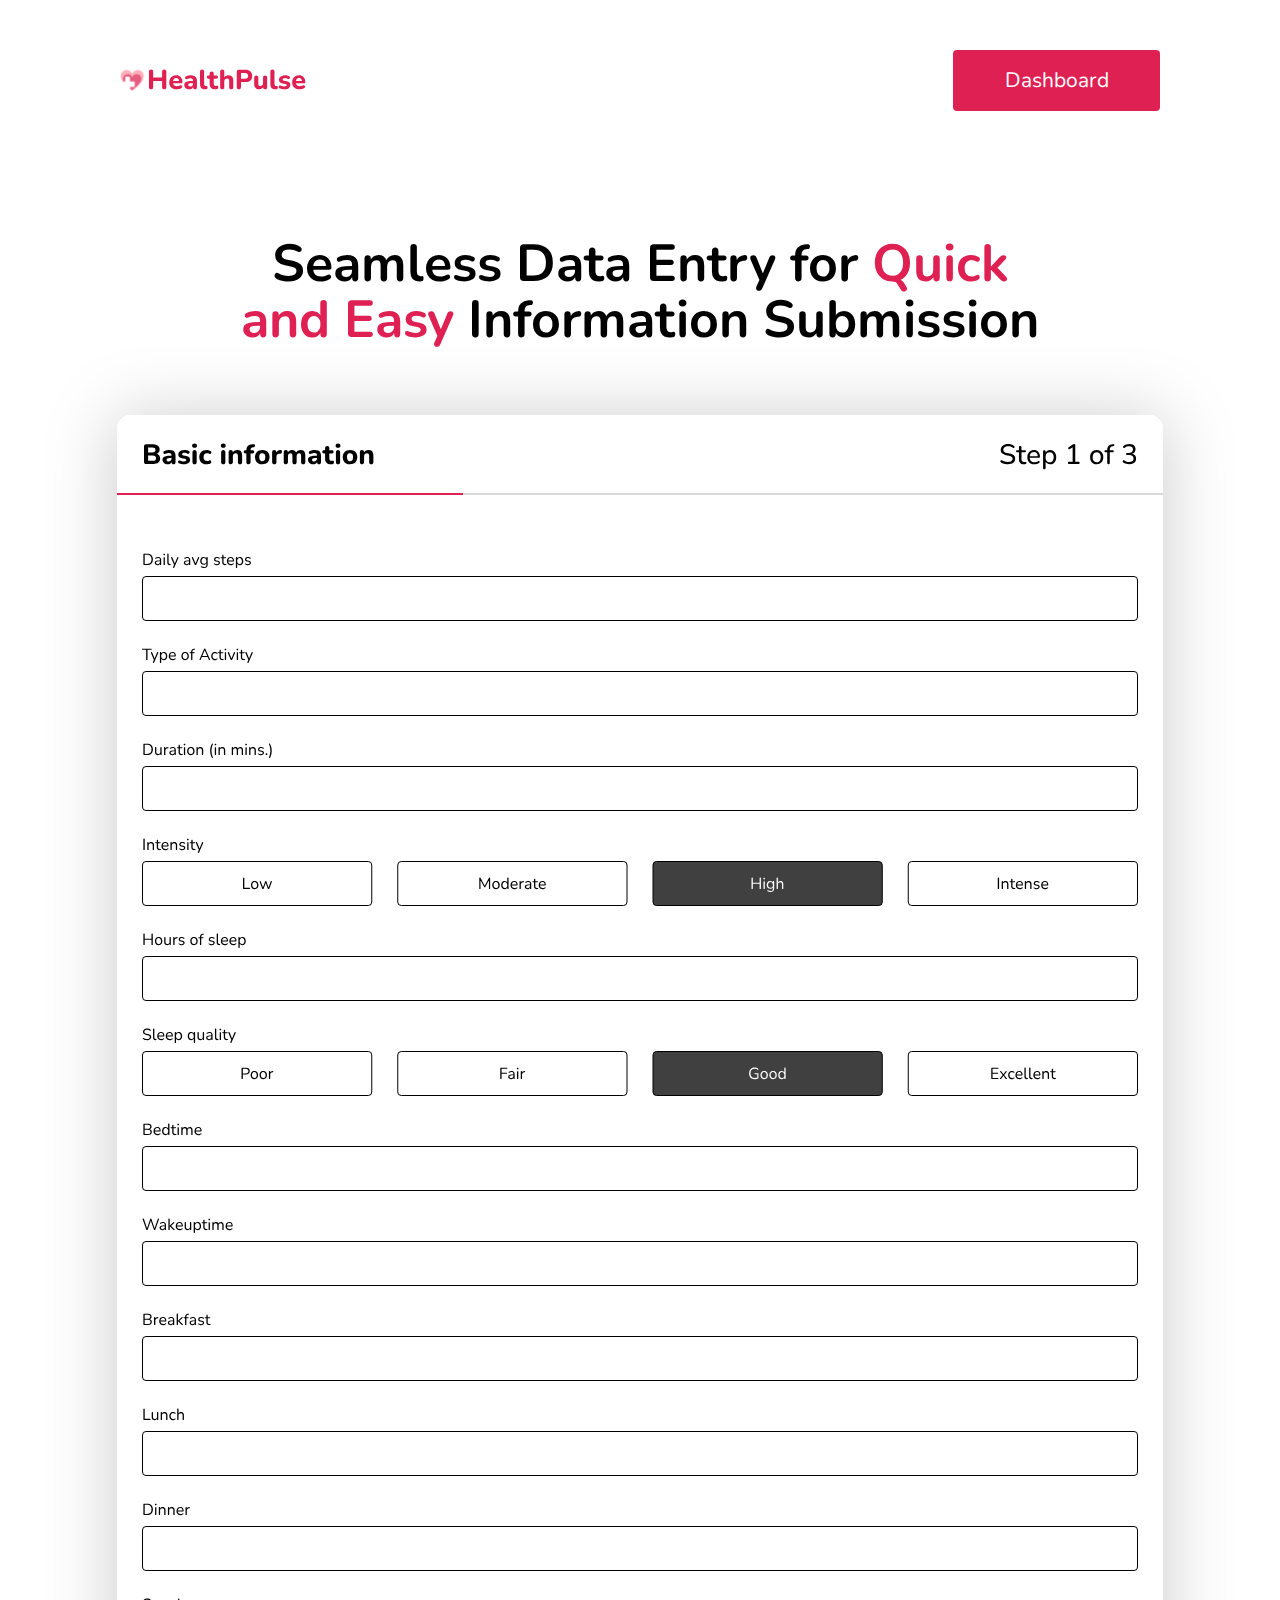
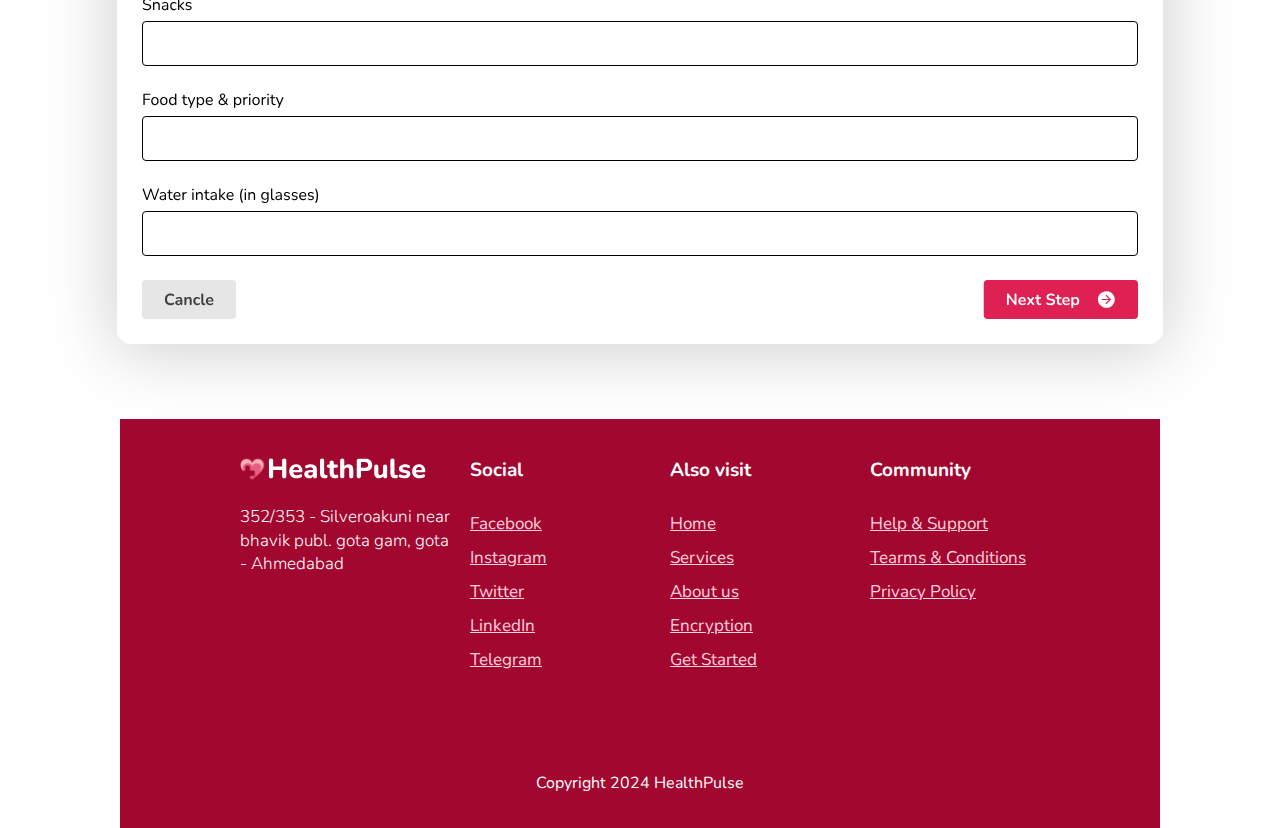
==== data.html @ 540ba2d8 "awdp assignment" ====
<!DOCTYPE html>
<html lang="en">
<head>
    <meta charset="UTF-8">
    <meta name="viewport" content="width=device-width, initial-scale=1.0">
    <title>HealthPulse - Enter data</title>
    <link rel="stylesheet" href="css/reset.css">
    <link rel="stylesheet" href="css/utility.css">
    <link rel="stylesheet" href="css/styles.css">
    <link rel="stylesheet" href="css/component.css">
    <link rel="stylesheet" href="css/form.css">
    <link rel="stylesheet" href="css/data.css">
</head>
<body>
    <nav class="nav m-120">
        <div class="nav__logo">
            <img src="asset/logo1.svg" alt="HealthPulse">
        </div>
        <div class="nav__CTA">
            <a href="dashboard.html">
                <button class="root__btn-primary">Dashboard</button>
            </a>                
        </div>
    </nav>

    <div class="body__wrapper m-120">
        <h1 class="hero__heading">Seamless Data Entry for <span class="c-pr">Quick and Easy</span> Information Submission</h1>
    </div>
    <a href="data2.html">
        <img src="asset/f1.svg" class="formmm">
    </a>

    <footer class="footer m-120">
        <div class="footer__top">
            <div class="footer__address">
                <div class="footer__address__logo">
                    <img src="asset/footer_logo1.svg" alt="HealthPulse">
                </div>
                <div class="footer__address__details">352/353 - Silveroakuni
                    near bhavik publ. gota gam,
                    gota - Ahmedabad</div>
            </div>
            <div class="footer__link">
                <div class="footer__link__col">
                    <div class="footer__link__col__heading">Social</div>
                    <div class="footer__link__col__data">
                        Facebook
Instagram
Twitter
LinkedIn
Telegram
                    </div>
                </div>
                <div class="footer__link__col">
                    <div class="footer__link__col__heading">Also visit</div>
                    <div class="footer__link__col__data">
                        Home
Services
About us
Encryption
Get Started
                    </div>
                </div>
                <div class="footer__link__col">
                    <div class="footer__link__col__heading">Community</div>
                    <div class="footer__link__col__data footer__link__col__data-community">
                        
Help & Support
Tearms & Conditions
Privacy Policy
                    </div>
                </div>
            </div>
        </div>
        <div class="footer__bottom">Copyright 2024 HealthPulse</div>
    </footer>
</body>
</html>
---- css/utility.css ----
:root{
    --color-primary: #DF2053;
    --color-secondary: #286FB4;
    --color-white:#fff;
}
.m-120{
    margin: auto 120px;
}
.c-pr{
    color: var(--color-primary);
}
---- css/styles.css ----
@import url('https://fonts.googleapis.com/css2?family=Baloo+Bhai+2&family=Kanit:wght@800&family=Karla:wght@300&family=Nunito:ital,wght@0,200..1000;1,200..1000&family=Sintony&family=Sora:wght@400;500&family=Spectral&display=swap');
@import url('https://fonts.googleapis.com/css2?family=Stint+Ultra+Condensed&display=swap');

*{
    font-family: nunito;
}
.body__wrapper{
    max-width: 1440px;
    margin: auto;
}

.nav{
    margin-top: 50px;
    display: flex;
    align-items: center;
    justify-content: space-between;
}

.hero{
    display: flex;
    margin-top: 117px;
}
.hero__left{
    display: flex;
    flex-direction: column;
    gap: 18px;
}
.hero__heading , .hero__subheading{
    font-size: 58px;
    font-weight: bold;
    max-width: 640px;
    line-height: 108%;
}
.hero__subheading{
    font-size: 20px;
    color:#272727;
    font-weight:normal;
}

.explore{
    margin-top: 160px;
}
.explore__heading{
    font-size: 52px;
}
.explore__body{
    display: flex;
    gap: 18px;
    margin-top: 75px;
    justify-content: center;
}
.explore__cards{
    background-color: #f2f2f7;
    padding: 28px;
    text-align: center;
}
.explore__cards{
    display: flex;
    flex-direction: column;
    align-items: center;
    border-radius: 12px;
    
}
.explore__cards__text{
    max-width: 200px;
}
.explore__cards__icon{
    margin-bottom: 22px;
}
.explore__cards-active{
    color: var(--color-white);
    background-color: var(--color-secondary);
}

.feature{
    margin-top: 235px;
    display: flex;
    gap: 53px;
    align-items: center;
}
.feature__heading{
    font-size: 47px;
    line-height: 119%;
    margin-bottom: 42px;
}
.feature__body{
    display: flex;
    flex-direction: column;
    gap: 38px;
}
.feature__title{
    display: flex;
    align-items: center;
    gap: 9px;
    font-weight: bold;
    font-size: 22px;
    margin-bottom: 15px;
}
.feature__description{
    color: #272727;
    font-size: 18px;
}

.steps{
    margin-top: 245px;
    display: flex;
    flex-direction: column;
    gap: 102px;
    align-items: center;
}
.steps__heading{
    font-size: 47px;
}

.testimonial{
    margin-top: 250px;
    margin-bottom: 270px;
    display: flex;
    flex-direction: column;
    align-items: center;
    text-align: center;
}
.testimonial__heading{
    font-size: 47px;
    line-height: 119%;
    font-weight: bold;
    margin-bottom: 82px;
}
.testimonial__review{
    display: flex;
    flex-direction: column;
    align-items: center;
    margin-bottom: 62px;
}
.testimonial__review , .testimonial__CTA__text{
    font-size: 23px;
    font-weight: normal;
    line-height: 140%;
    max-width: 540px;
}
.testimonial__review > span{
    font-family: "Stint Ultra Condensed";
    font-size: 193px;
}
.testimonial__CTA{
    display: flex;
    gap: 24px;
    align-items: center;
}
.testimonial__review > p{
    margin-bottom: 23px;
}
.testimonial__review> :nth-child(2){
    display: flex;
    align-items: center;
    font-size: 16px;
}
.testimonial__review> :nth-child(2) > :nth-child(2){
    display: flex;
    flex-direction: column;
    align-items: center;

}
.testimonial__review> :nth-child(2) > :nth-child(2) > *{
    margin:  -5px 0;

}
.testimonial__review> :nth-child(2) > :nth-child(2) > :first-of-type{
    font-weight: bold;

}
.testimonial__review__icon{
    margin-right: 8px;
}




/* footer */

.footer{
    display: flex;
    align-items: center;
    flex-direction: column;
    background-color:#A20730;
    color: white;
}
.footer__top{
    width:100%;
    margin-bottom: 94px;
    padding: 0 120px;
    display: flex;
    justify-content: space-between;
}
.footer__address__logo{
    margin-top: 32px;
}
.footer__address__details{
    max-width: 212px;
    font-size: 17px;
    line-height: 140%;
    font-weight: 300;
    margin-top: 17px;
    
}
.footer__link{
    display: flex;
    margin-top: 37px;
    gap: 100px;
}
.footer__link__col__heading{
    font-size: 19px;
    margin-bottom: 23px;
    font-weight: bold;
}
.footer__link__col__data{
    font-size: 17px;
    color: #ffd1dd;
    text-decoration: underline;
    line-height: 200%;
    max-width: 100px;
}
.footer__link__col__data-community{
    max-width: 170px;
}
.footer__bottom{
    margin-bottom: 33px;
}
---- css/component.css ----
.root__btn-primary{
    font-size: 21px;
    padding: 14.5px 51.5px;
    background-color: var(--color-primary);
    color: var(--color-white);
    border: none;
    border-radius: 4px;
}
.root__btn-primary:hover,root__btn-primary:focus{
    cursor: pointer;
    background-color: #96062c;
    transition: all ease .3s;
}
---- css/data.css ----
.hero__heading{
    font-size: 52px;
    line-height:108%;
    text-align: center;
    margin: auto;
    max-width: 804px;
    margin-top: 125px;
}
.formmm{
    margin: auto;
}
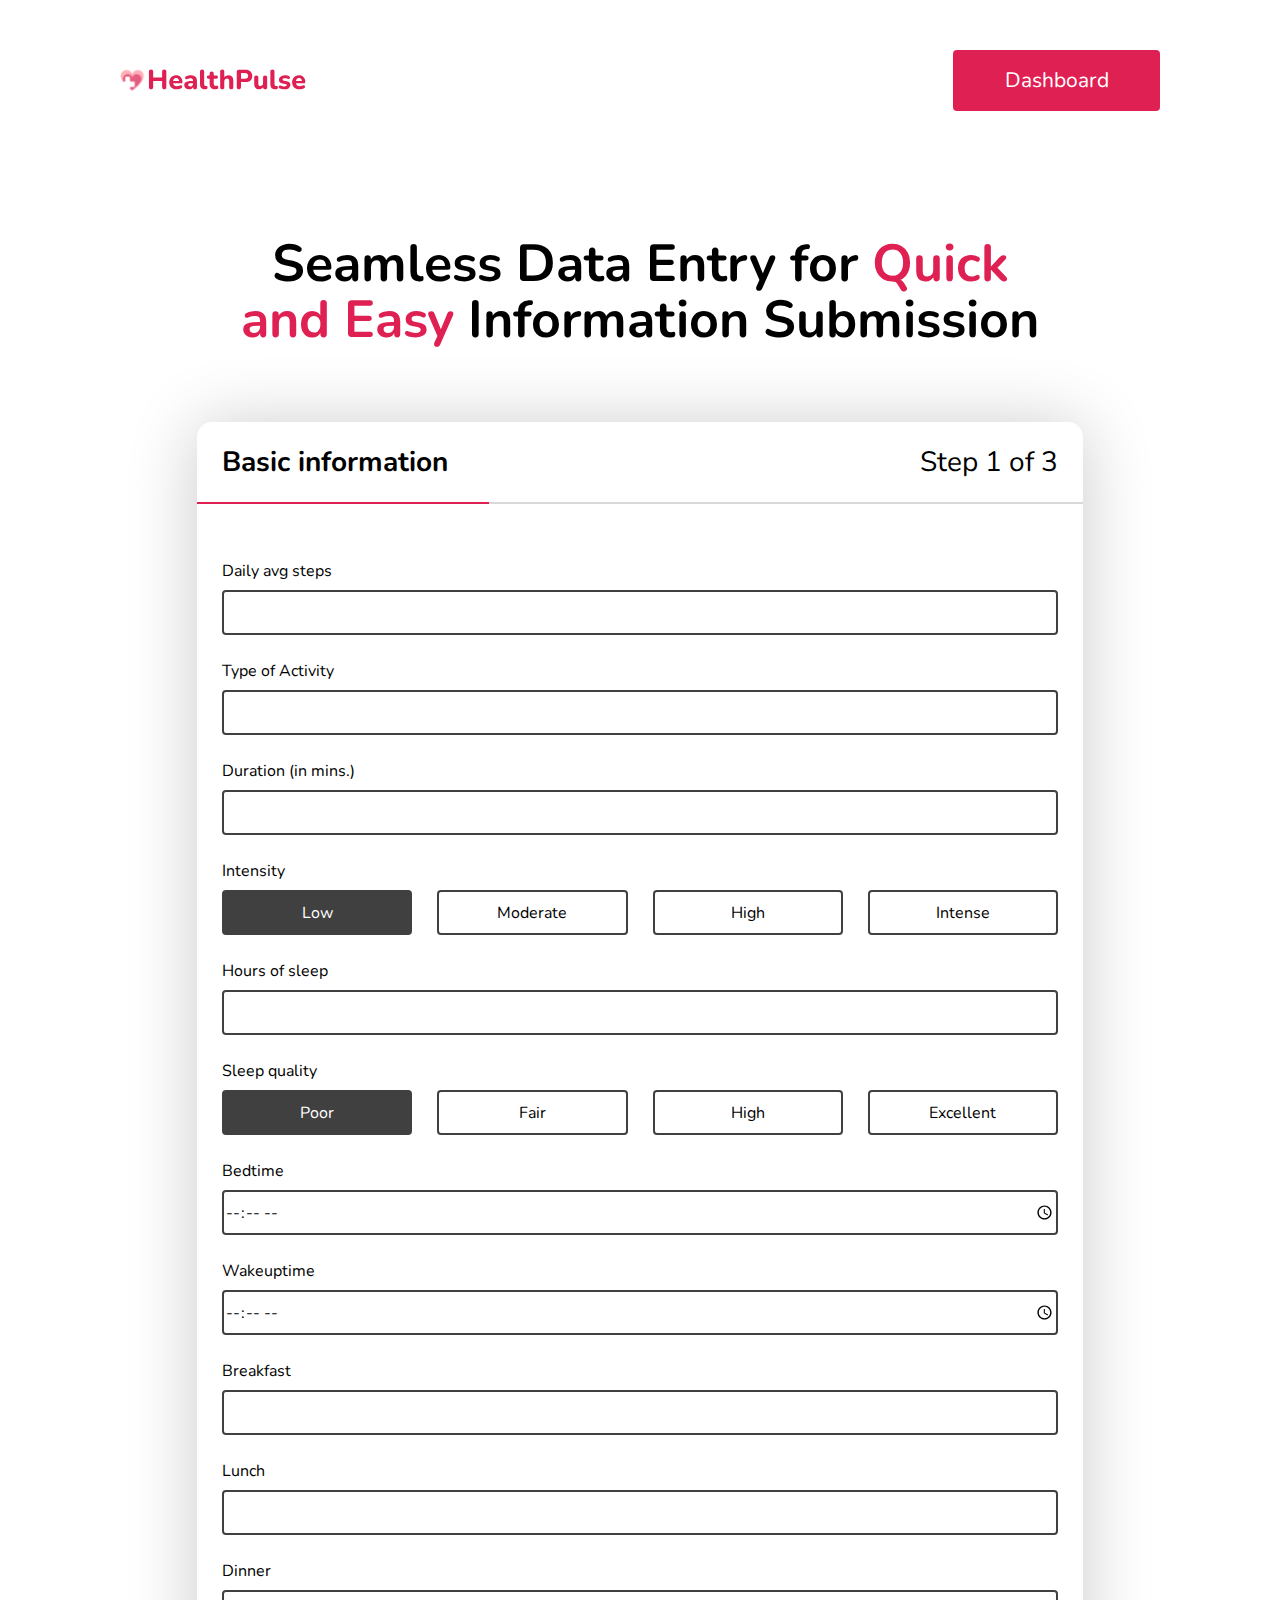
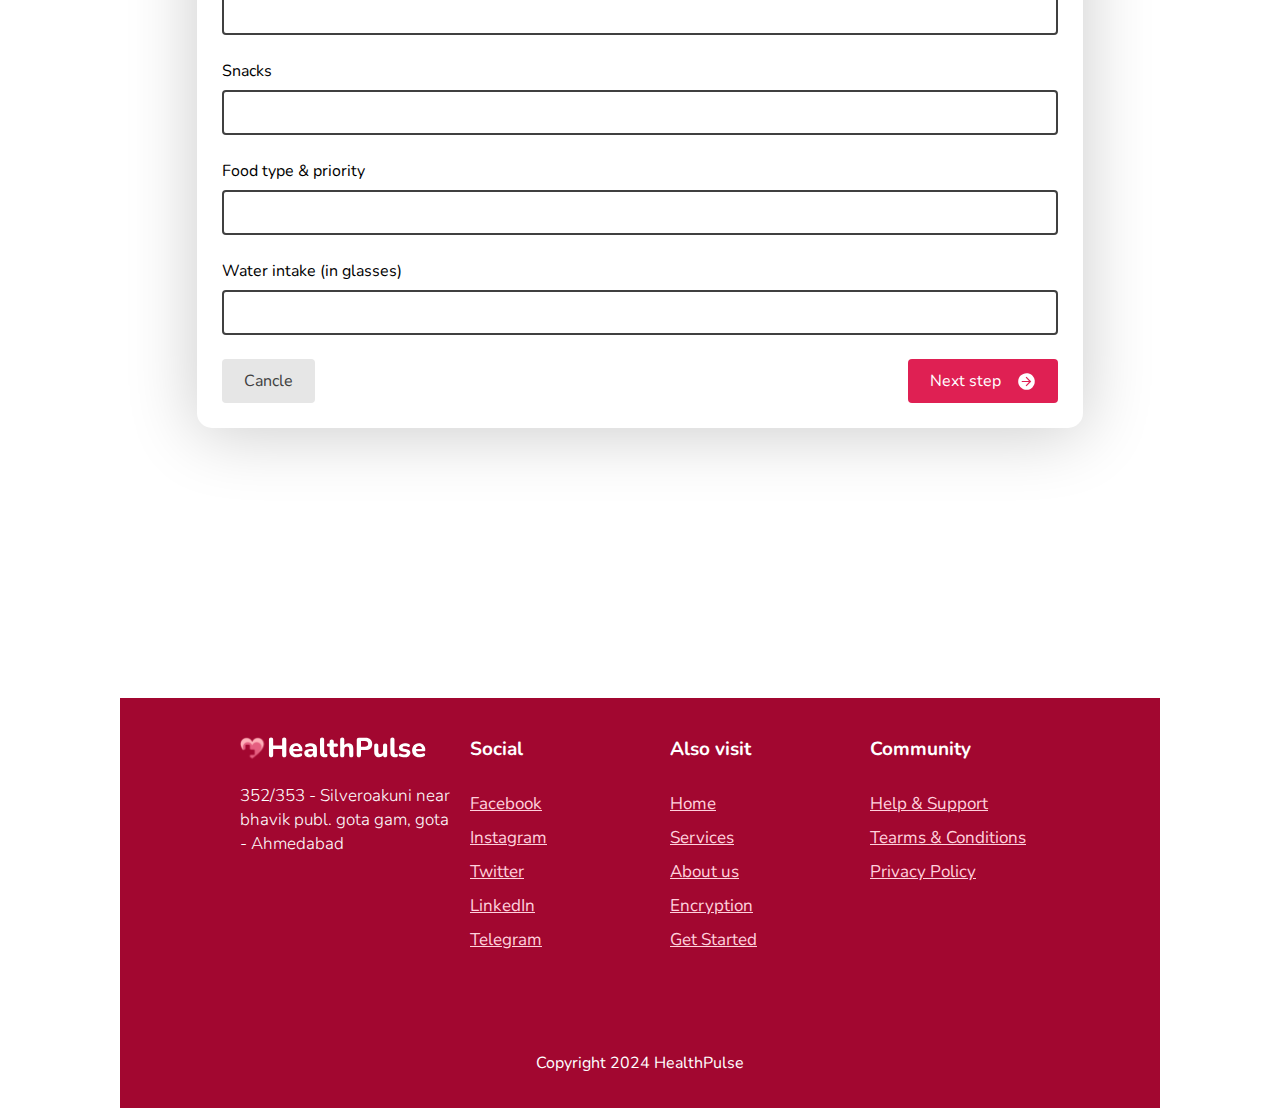
==== commit 73bd1d21: "AWDP" ====
--- a/data.html
+++ b/data.html
@@ -7,9 +7,9 @@
     <link rel="stylesheet" href="css/reset.css">
     <link rel="stylesheet" href="css/utility.css">
     <link rel="stylesheet" href="css/styles.css">
-    <link rel="stylesheet" href="css/component.css">
     <link rel="stylesheet" href="css/form.css">
     <link rel="stylesheet" href="css/data.css">
+    <link rel="stylesheet" href="css/component.css">
 </head>
 <body>
     <nav class="nav m-120">
@@ -23,12 +23,136 @@
         </div>
     </nav>
 
-    <div class="body__wrapper m-120">
+    <div class="m-120">
         <h1 class="hero__heading">Seamless Data Entry for <span class="c-pr">Quick and Easy</span> Information Submission</h1>
+
+        <div class="dataform m-77">
+            <div class="dataform__heading--page1">
+
+                <div class="dataform__heading">
+                    <div class="dataform__heading__title">Basic information</div>
+                    <div class="dataform__heading__stepcount">Step 1 of 3</div>
+                </div>
+            </div>
+            <div class="dataform__body">
+                <form action="data2.html" class="dataform__form">
+                    <div class="dataform__input">
+                        <label for="dataform__label-DailyAvgSteps">Daily avg steps</label>
+                        <input type="text" name="dataform__label-DailyAvgSteps" id="dataform__label-DailyAvgSteps">
+                    </div>
+                    <div class="dataform__input">
+                        <label for="dataform__label-TypeofActivity">Type of Activity</label>
+                        <input type="text" name="dataform__label-TypeofActivity" id="dataform__label-TypeofActivity">
+                    </div>
+                    <div class="dataform__input">
+                        <label for="dataform__label-DurationInMins">Duration (in mins.)</label>
+                        <input type="number" name="dataform__label-DurationInMins" id="dataform__label-DurationInMins">
+                    </div>
+                    <!-- radio starts -->
+                    <div class="dataform__input">
+                        <p>Intensity</p>
+                        <div class="dataform__input-radio">
+                            <label>
+                                <input type="radio" name="dataform__label-Intensity" checked><span class="dataform__input__radio-label">Low</span>
+                            </label>
+                            <label>
+                                <input type="radio" name="dataform__label-Intensity"><span class="dataform__input__radio-label">Moderate</span>
+                            </label>
+                            <label>
+                                <input type="radio" name="dataform__label-Intensity"><span class="dataform__input__radio-label">High</span>
+                            </label>
+                            <label>
+                                <input type="radio" name="dataform__label-Intensity"><span class="dataform__input__radio-label">Intense</span>
+                            </label>
+                        </div>
+                    </div>
+                    <!-- radio ends -->
+
+                    <div class="dataform__input">
+                        <label for="dataform__label-HoursOfSleep">Hours of sleep</label>
+                        <input type="number" name="dataform__label-HoursOfSleep" id="dataform__label-HoursOfSleep">
+                    </div>
+
+                    <!-- radio starts -->
+                    <div class="dataform__input">
+                        <p>Sleep quality</p>
+                        <div class="dataform__input-radio">
+                            <label>
+                                <input type="radio" name="dataform__label-SleepQuality" checked><span class="dataform__input__radio-label">Poor</span>
+                            </label>
+                            <label>
+                                <input type="radio" name="dataform__label-SleepQuality"><span class="dataform__input__radio-label">Fair</span>
+                            </label>
+                            <label>
+                                <input type="radio" name="dataform__label-SleepQuality"><span class="dataform__input__radio-label">High</span>
+                            </label>
+                            <label>
+                                <input type="radio" name="dataform__label-SleepQuality"><span class="dataform__input__radio-label">Excellent</span>
+                            </label>
+                        </div>
+                    </div>
+                    <!-- radio ends -->
+
+                    <div class="dataform__input">
+                        <label for="dataform__label-Bedtime">Bedtime</label>
+                        <input type="time" name="dataform__label-Bedtime" id="dataform__label-Bedtime">
+                    </div>
+
+                    <div class="dataform__input">
+                        <label for="dataform__label-Wakeuptime">Wakeuptime</label>
+                        <input type="time" name="dataform__label-Wakeuptime" id="dataform__label-Wakeuptime">
+                    </div>
+
+                    <div class="dataform__input">
+                        <label for="dataform__label-Breakfast">Breakfast</label>
+                        <input type="text" name="dataform__label-Breakfast" id="dataform__label-Breakfast">
+                    </div>
+                    <div class="dataform__input">
+                        <label for="dataform__label-Lunch">Lunch</label>
+                        <input type="text" name="dataform__label-Lunch" id="dataform__label-Lunch">
+                    </div>
+                    <div class="dataform__input">
+                        <label for="dataform__label-Dinner">Dinner</label>
+                        <input type="text" name="dataform__label-Dinner" id="dataform__label-Dinner">
+                    </div>
+                    <div class="dataform__input">
+                        <label for="dataform__label-Snacks">Snacks</label>
+                        <input type="text" name="dataform__label-Snacks" id="dataform__label-Snacks">
+                    </div>
+                    <div class="dataform__input">
+                        <label for="dataform__label-FoodTypeAndPriority">Food type & priority</label>
+                        <input type="text" name="dataform__label-FoodTypeAndPriority" id="dataform__label-FoodTypeAndPriority">
+                    </div>
+
+                    <div class="dataform__input">
+                        <label for="dataform__label-WaterIntakeInGlasses">Water intake (in glasses)</label>
+                        <input type="number" name="dataform__label-WaterIntakeInGlasses" id="dataform__label-WaterIntakeInGlasses">
+                    </div>
+                    
+                    <div class="dataform__buttons">
+                        <div class="dataform__buttons__cancle">
+                            <button type="reset" class="root__btn-cancle">Cancle</button>
+                        </div>
+                        <div class="dataform__buttons__progress">
+                            <!-- <div class="dataform__buttons__prev"></div> -->
+                            <div class="dataform__buttons__next">
+                                <button type="submit" class="root__btn-secondary">
+                                    <span>Next step</span>
+                                    <img src="asset/arrow_right.svg" alt="">
+                                </button>
+                            </div>
+                            <!-- <div class="dataform__buttons__submit"></div> -->
+                        </div>
+                    </div>
+                </form>
+            </div>
+        </div>
     </div>
-    <a href="data2.html">
-        <img src="asset/f1.svg" class="formmm">
-    </a>
+
+
+
+
+
 
     <footer class="footer m-120">
         <div class="footer__top">
--- a/css/utility.css
+++ b/css/utility.css
@@ -6,6 +6,9 @@
 .m-120{
     margin: auto 120px;
 }
+.m-77{
+    margin: auto 77px;
+}
 .c-pr{
     color: var(--color-primary);
 }--- a/css/data.css
+++ b/css/data.css
@@ -5,7 +5,141 @@
     margin: auto;
     max-width: 804px;
     margin-top: 125px;
+    margin-bottom: 74px;
 }
+
 .formmm{
     margin: auto;
+}
+
+.dataform{
+    display: flex;
+    flex-direction: column;
+    /* outline: 1px solid red; */
+    box-shadow: 0px 4px 69px 2px rgb(0 0 0 / 20%);
+    border-radius: 15px;
+    margin-bottom: 270px;
+}
+
+.dataform__heading{
+    line-height: 108%;
+    font-size: 28px;
+    font-weight: bolder;
+    display: flex;
+    justify-content: space-between;
+    padding: 25px;
+    border-bottom: 2px solid #d9d9d9;
+}
+.dataform__heading--page1:after {
+    content: ""; 
+    display: block;
+    width: 33%;
+    margin-top: -2px;
+    border-bottom: 2px solid #df2053;/
+}
+.dataform__heading--page2:after {
+    content: ""; 
+    display: block;
+    width: 66%;
+    margin-top: -2px;
+    border-bottom: 2px solid #df2053;/
+}
+.dataform__heading--page3:after {
+    content: ""; 
+    display: block;
+    width: 100%;
+    margin-top: -2px;
+    border-bottom: 2px solid #df2053;/
+}
+.dataform__heading__stepcount{
+    font-weight: normal;
+}
+
+.dataform__body{
+    padding: 55px 25px 25px;
+    font-size: 16px;
+}
+
+.dataform__form{
+    display: flex;
+    flex-direction: column;
+    gap: 24px;    
+}
+
+.dataform__input{
+    display: flex;
+    flex-direction: column;
+    gap: 7px;
+    cursor: pointer;
+}
+.dataform__input-radio label{
+    display: flex;
+    justify-content: center;
+    align-items: center;
+    width: 252px;
+    height: 45px;
+    border: 2px solid #404040;
+    border-radius: 4px;
+
+}
+.dataform__input-radio{
+    display: flex;
+    flex-direction: row;
+    gap: 25px;
+}
+.dataform__input > input[type="text"],.dataform__input > input[type="number"],.dataform__input > input[type="radio"],.dataform__input > input[type="time"],.dataform__input > textarea{
+    min-height: 45px;
+    border: 2px solid #404040;
+    border-radius: 4px;
+}
+
+
+input[type="radio"]{
+    /* display: none; */
+    opacity: 0;
+    position: fixed;
+    width: 0;
+}
+
+.dataform__input__radio-label{
+    width: 100%;
+    text-align: center;
+    height: 100%;
+    display: flex;
+    justify-content: center;
+    align-items: center;
+}
+
+input:checked + .dataform__input__radio-label {
+    background-color: #404040;
+    color: white;
+    /* display: inline-block; */
+    /* border: 2px solid rebeccapurple; */
+}
+
+
+.dataform__buttons{
+    display: flex;
+    justify-content: space-between;
+}
+.dataform__termsofuse{
+    padding-top: 15px;
+    display: flex;
+    flex-direction: column;
+    gap: 16px;
+}
+.dataform__termsofuse__title{
+    font-size: 19px;
+    font-weight: bolder;
+    text-transform: uppercase;
+    
+}
+.dataform__termsofuse__description{
+    font-size: 16px;
+    font-weight:normal;
+    line-height: 121%;
+    color: #404040;
+    display: flex;
+    flex-direction: column;
+    gap: 18px;
 }--- a/css/component.css
+++ b/css/component.css
@@ -10,4 +10,35 @@
     cursor: pointer;
     background-color: #96062c;
     transition: all ease .3s;
+}
+
+.root__btn-cancle{
+    font-size: 16px;
+    padding: 10px 22px;
+    background-color:#e6e6e6;
+    color: #404040;
+    border: none;
+    border-radius: 4px;
+}
+.root__btn-cancle:hover, .root__btn-cancle:focus{
+    background-color: #dddddd;
+    transition: all ease .2s;
+    cursor: pointer;
+}
+
+.root__btn-secondary{
+    display: flex;
+    align-items: center;
+    justify-content: center;
+    gap: 16px;
+    padding: 10px 22px;
+    color: rgb(255, 255, 255);
+    background-color: #df2053;
+    border: none;
+    border-radius: 4px;
+}
+.root__btn-secondary:hover,.root__btn-secondary:focus{
+    cursor: pointer;
+    background-color:#c11543;
+    transition: all ease .3s;
 }